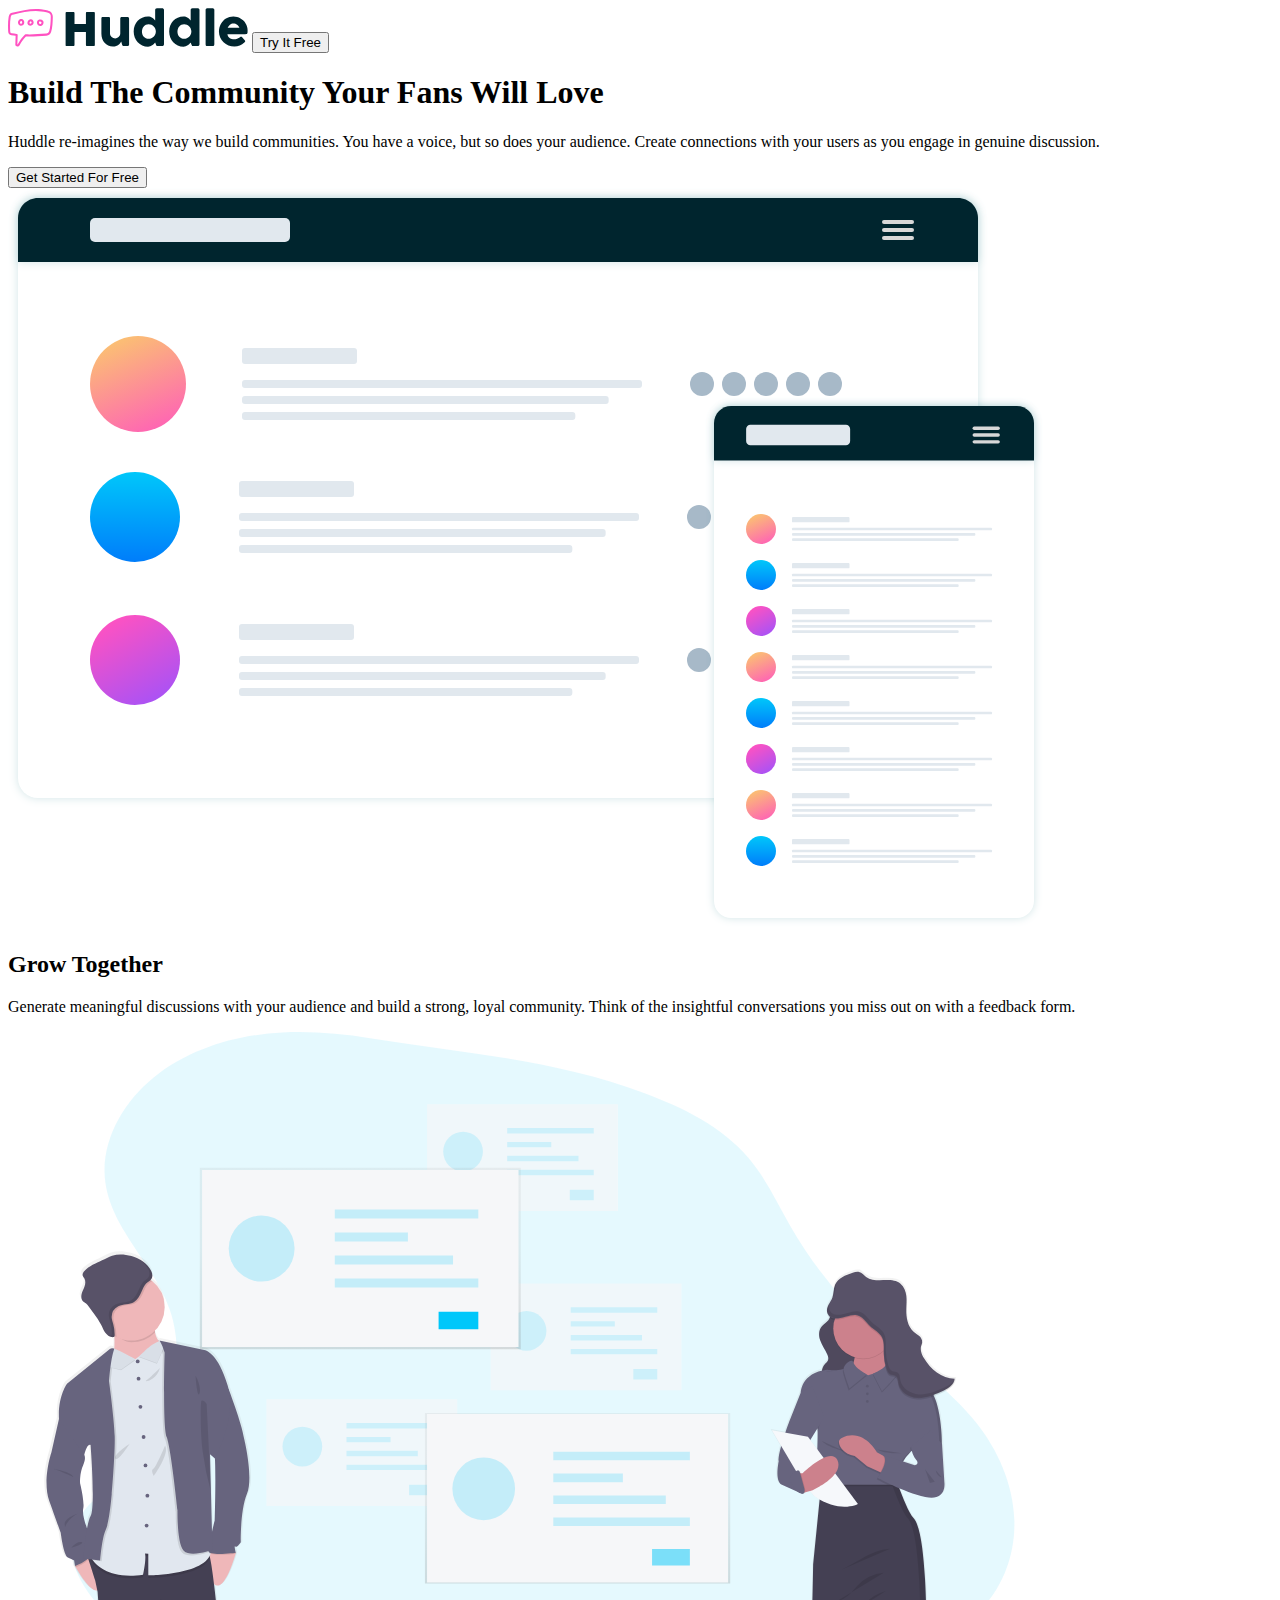
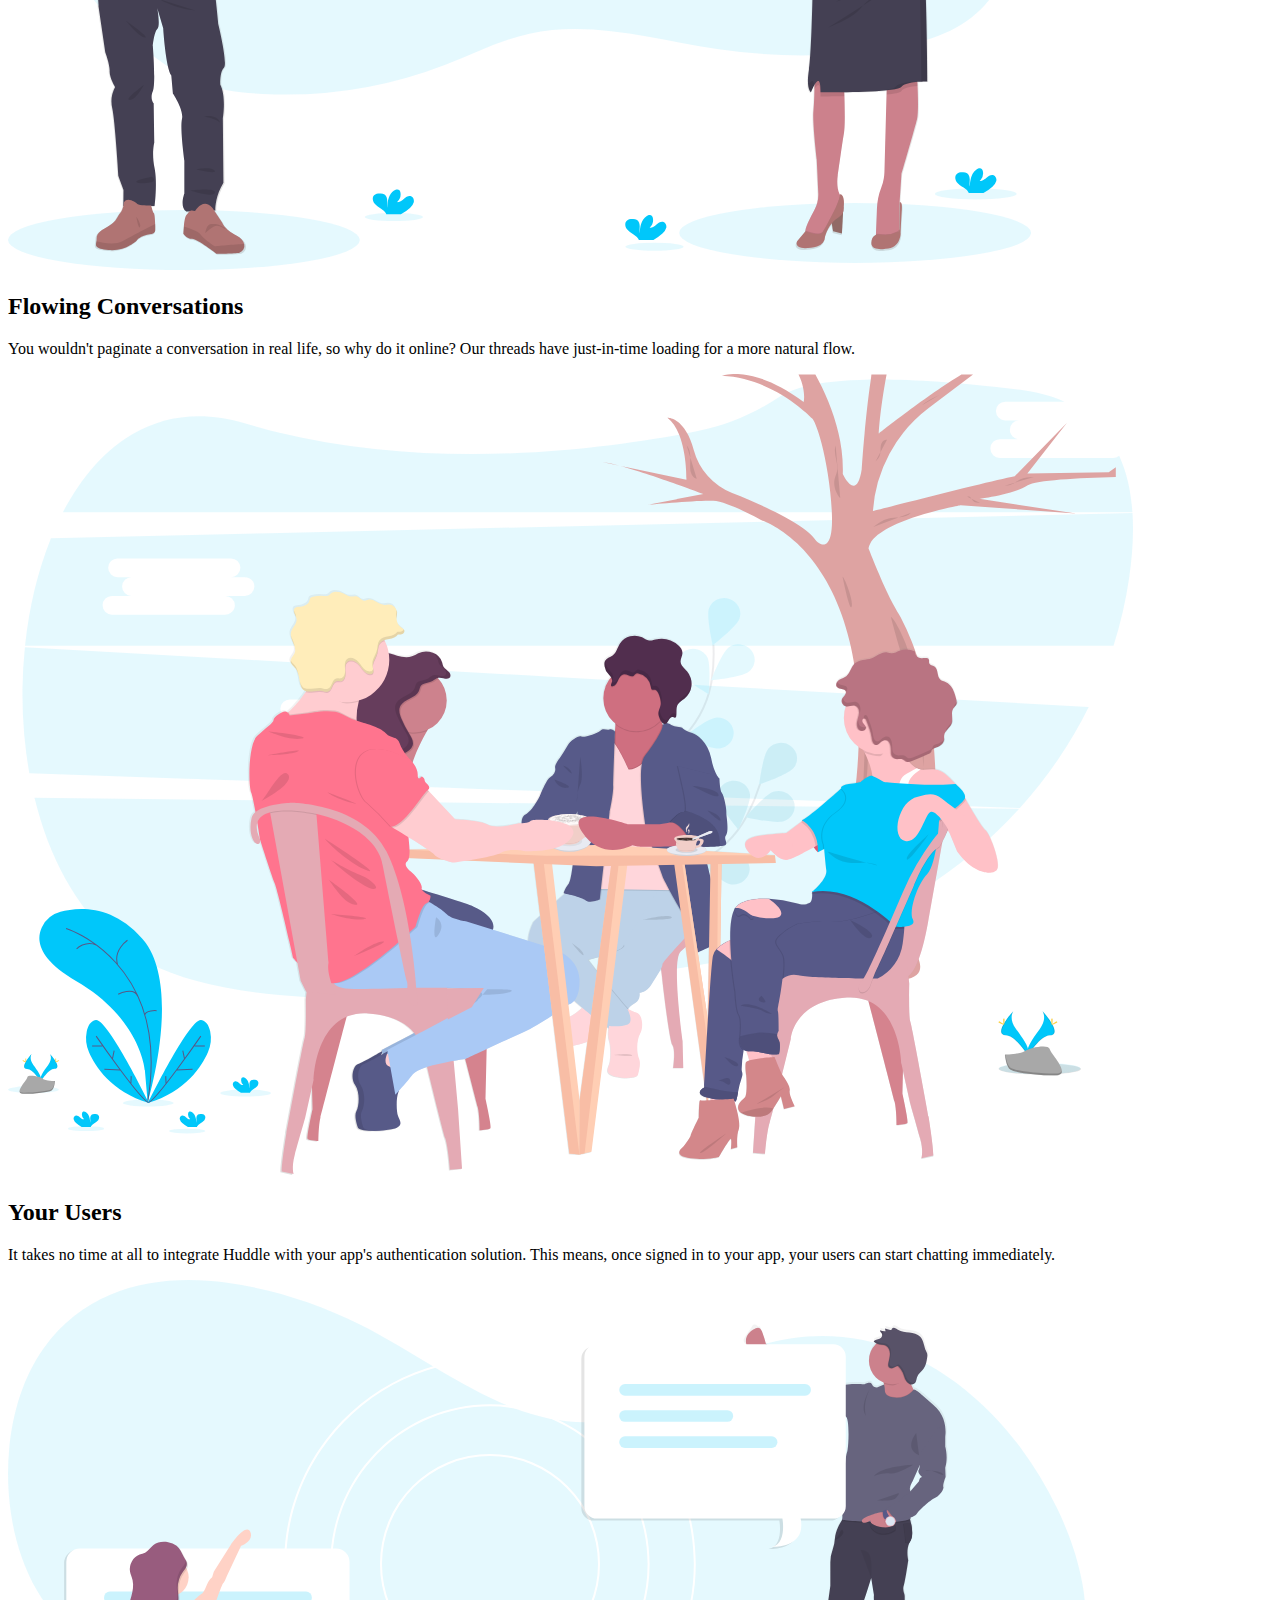
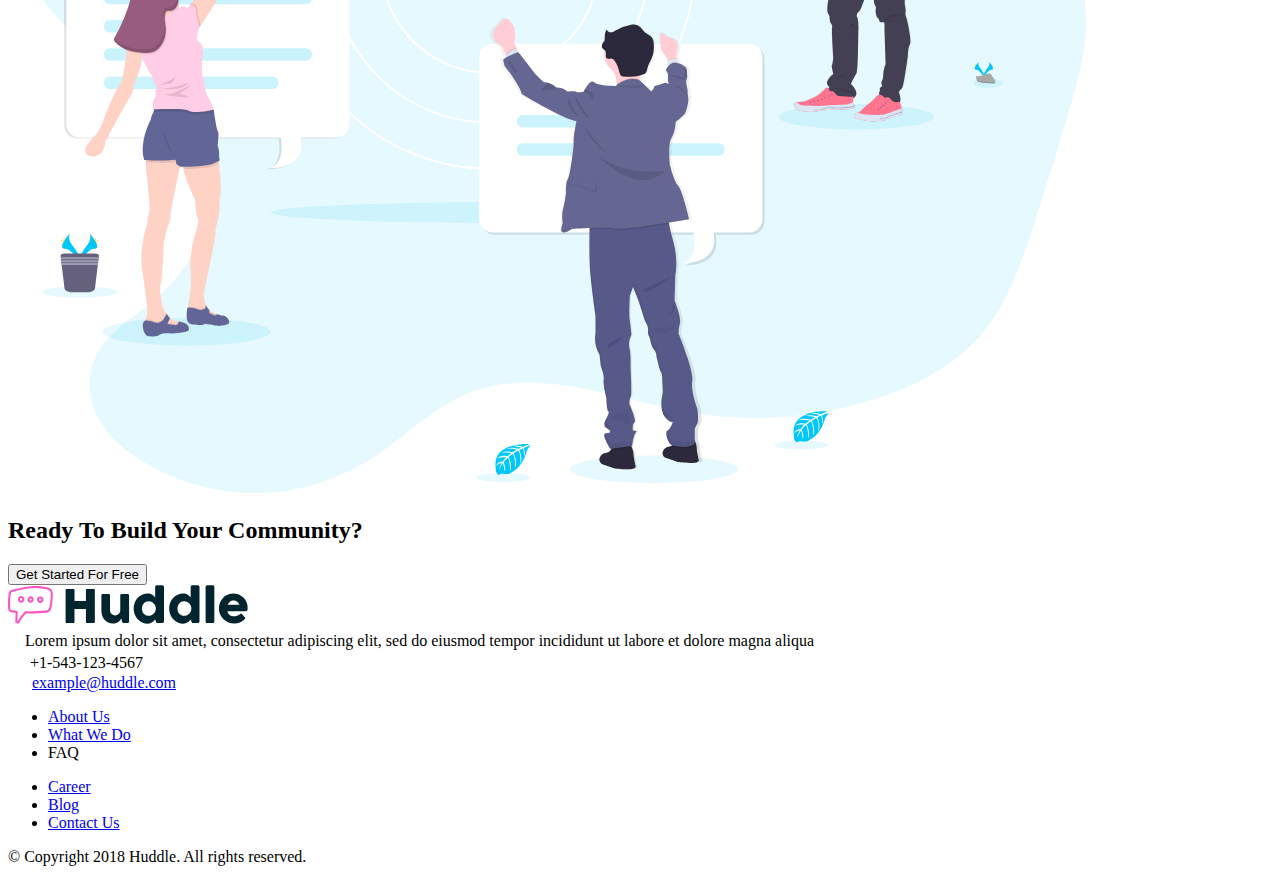
==== huddle-landing-page/index.html @ 28c2741e "added files & structured the html" ====
<!DOCTYPE html>
<html lang="en">
  <head>
    <meta charset="UTF-8" />
    <meta name="viewport" content="width=device-width, initial-scale=1.0" />
    <!-- displays site properly based on user's device -->
    <link rel="icon" type="image/png" sizes="32x32" href="./images/favicon-32x32.png" />
    <title>Frontend Mentor | Huddle landing page with alternating feature blocks</title>
    <link
      rel="stylesheet"
      href="https://cdnjs.cloudflare.com/ajax/libs/font-awesome/6.1.2/css/all.min.css"
      integrity="sha512-1sCRPdkRXhBV2PBLUdRb4tMg1w2YPf37qatUFeS7zlBy7jJI8Lf4VHwWfZZfpXtYSLy85pkm9GaYVYMfw5BC1A=="
      crossorigin="anonymous"
      referrerpolicy="no-referrer"
    />
    <link rel="stylesheet" href="style.css" />
  </head>
  <body>
    <header class="light-bg">
      <div class="container">
        <div class="logo">
          <img src="./images/logo.svg" alt="" />
          <button class="btn">Try It Free</button>
        </div>
        <div class="showcase grid">
          <div>
            <h1>Build The Community Your Fans Will Love</h1>
            <p>
              Huddle re-imagines the way we build communities. You have a voice, but so does your audience. Create connections with
              your users as you engage in genuine discussion.
            </p>
            <button class="btn btn-primary">Get Started For Free</button>
          </div>

          <img src="./images/illustration-mockups.svg" alt="" />
        </div>
      </div>
    </header>

    <main>
      <div class="container">
        <div class="feature flex">
          <div>
            <h2>Grow Together</h2>
            <p>
              Generate meaningful discussions with your audience and build a strong, loyal community. Think of the insightful
              conversations you miss out on with a feedback form.
            </p>
          </div>
          <img src="./images/illustration-grow-together.svg" alt="" />
        </div>
        <div class="feature flex">
          <div>
            <h2>Flowing Conversations</h2>
            <p>
              You wouldn't paginate a conversation in real life, so why do it online? Our threads have just-in-time loading for a more
              natural flow.
            </p>
          </div>
          <img src="./images/illustration-flowing-conversation.svg" alt="" />
        </div>
        <div class="feature flex">
          <div>
            <h2>Your Users</h2>
            <p>
              It takes no time at all to integrate Huddle with your app's authentication solution. This means, once signed in to your
              app, your users can start chatting immediately.
            </p>
          </div>
          <img src="./images/illustration-your-users.svg" alt="" />
        </div>
      </div>
    </main>

    <section class="suggestion">
      <h2>Ready To Build Your Community?</h2>
      <button class="btn btn-primary">Get Started For Free</button>
    </section>

    <footer>
      <div class="container grid">
        <div>
          <img src="./images/logo.svg" alt="" />
          <div>
            <img src="./images/icon-location.svg" alt="" />
            <span>
              Lorem ipsum dolor sit amet, consectetur adipiscing elit, sed do eiusmod tempor incididunt ut labore et dolore magna
              aliqua
            </span>
          </div>
          <div>
            <img src="./images/icon-phone.svg" alt="" />
            <span> +1-543-123-4567 </span>
          </div>
          <div>
            <img src="./images/icon-email.svg" alt="" />
            <span>
              <a href="example@huddle.com"> example@huddle.com </a>
            </span>
          </div>
        </div>

        <div>
          <ul class="links">
            <li><a href="#">About Us</a></li>
            <li><a href="#">What We Do</a></li>
            <li><a href="#"></a>FAQ</li>
          </ul>
        </div>

        <div>
          <ul class="links">
            <li><a href="#">Career</a></li>
            <li><a href="#">Blog</a></li>
            <li><a href="#">Contact Us</a></li>
          </ul>
        </div>

        <div>
          <i class="fa-brands fa-facebook"></i>
          <i class="fa-brands fa-twitter"></i>
          <i class="fa-brands fa-instagram"></i>
        </div>

        <div>
          <p>&copy; Copyright 2018 Huddle. All rights reserved.</p>
        </div>
      </div>
    </footer>

  </body>
</html>
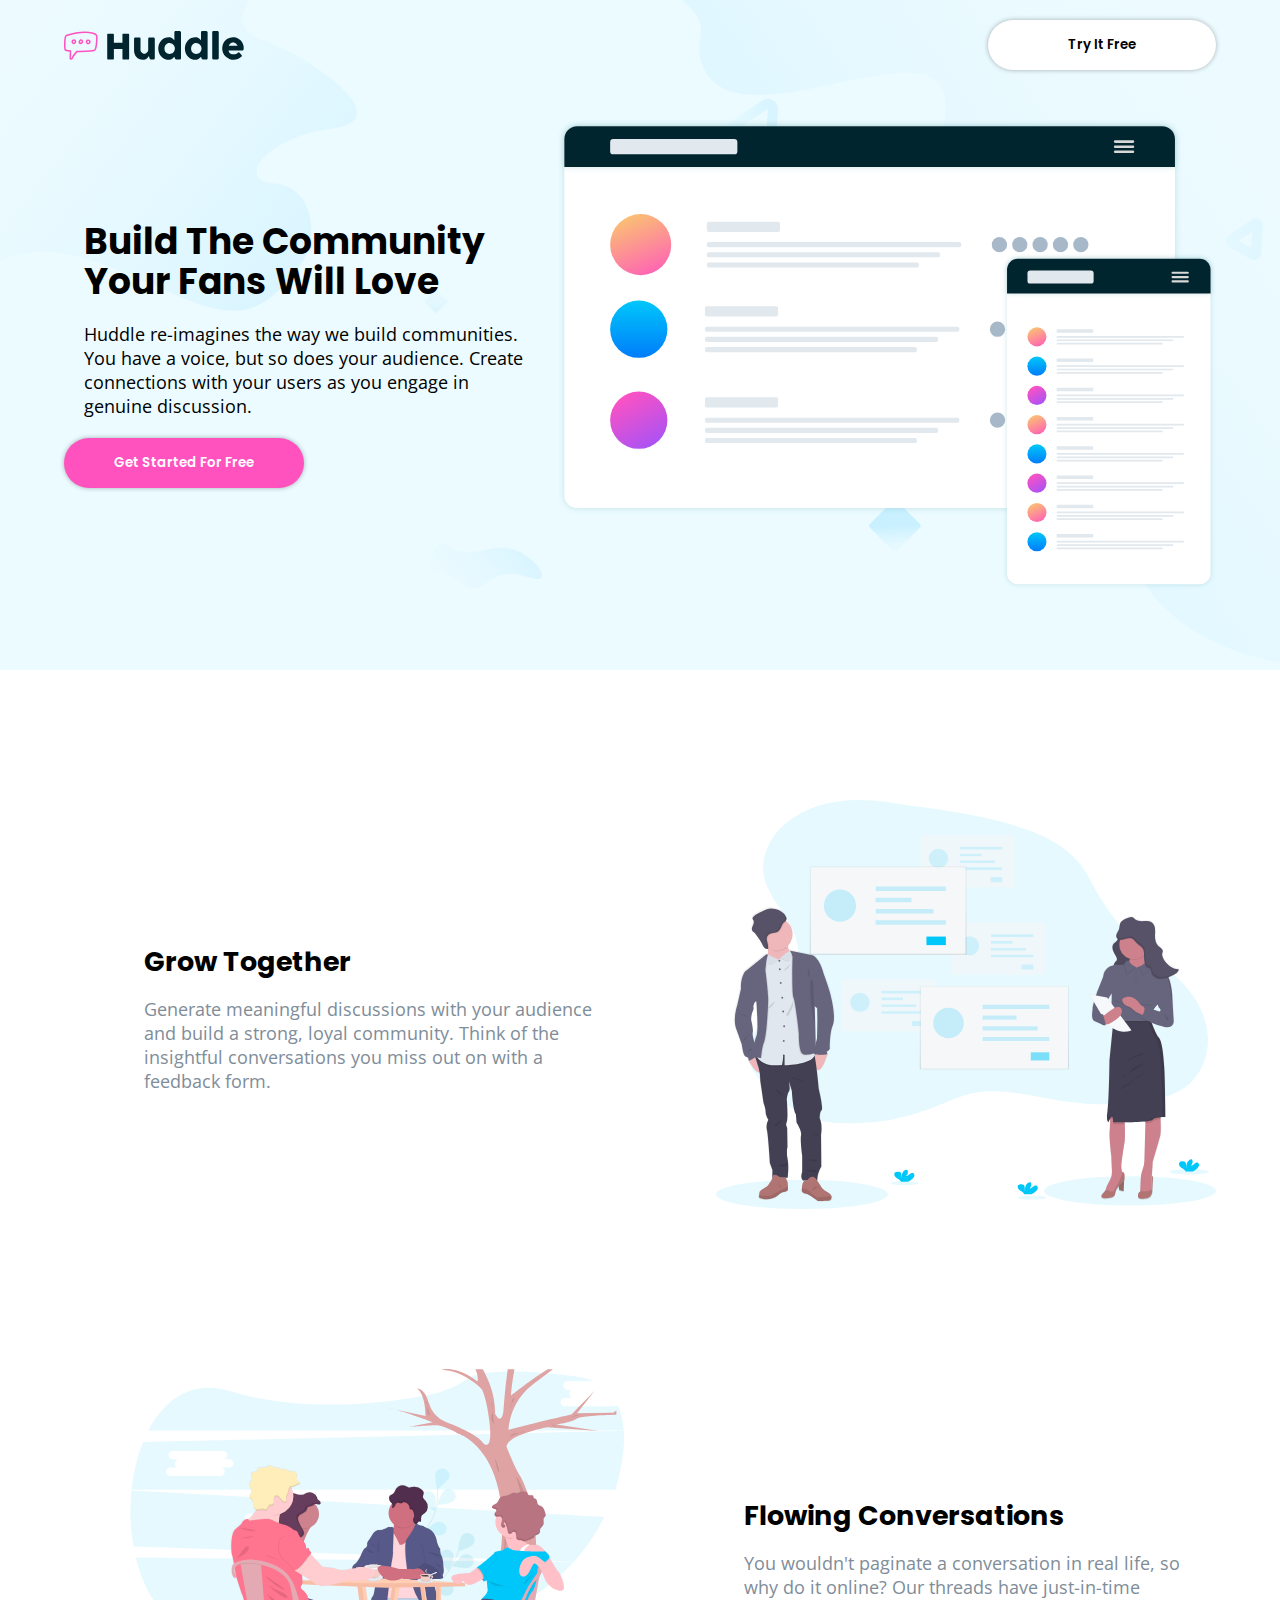
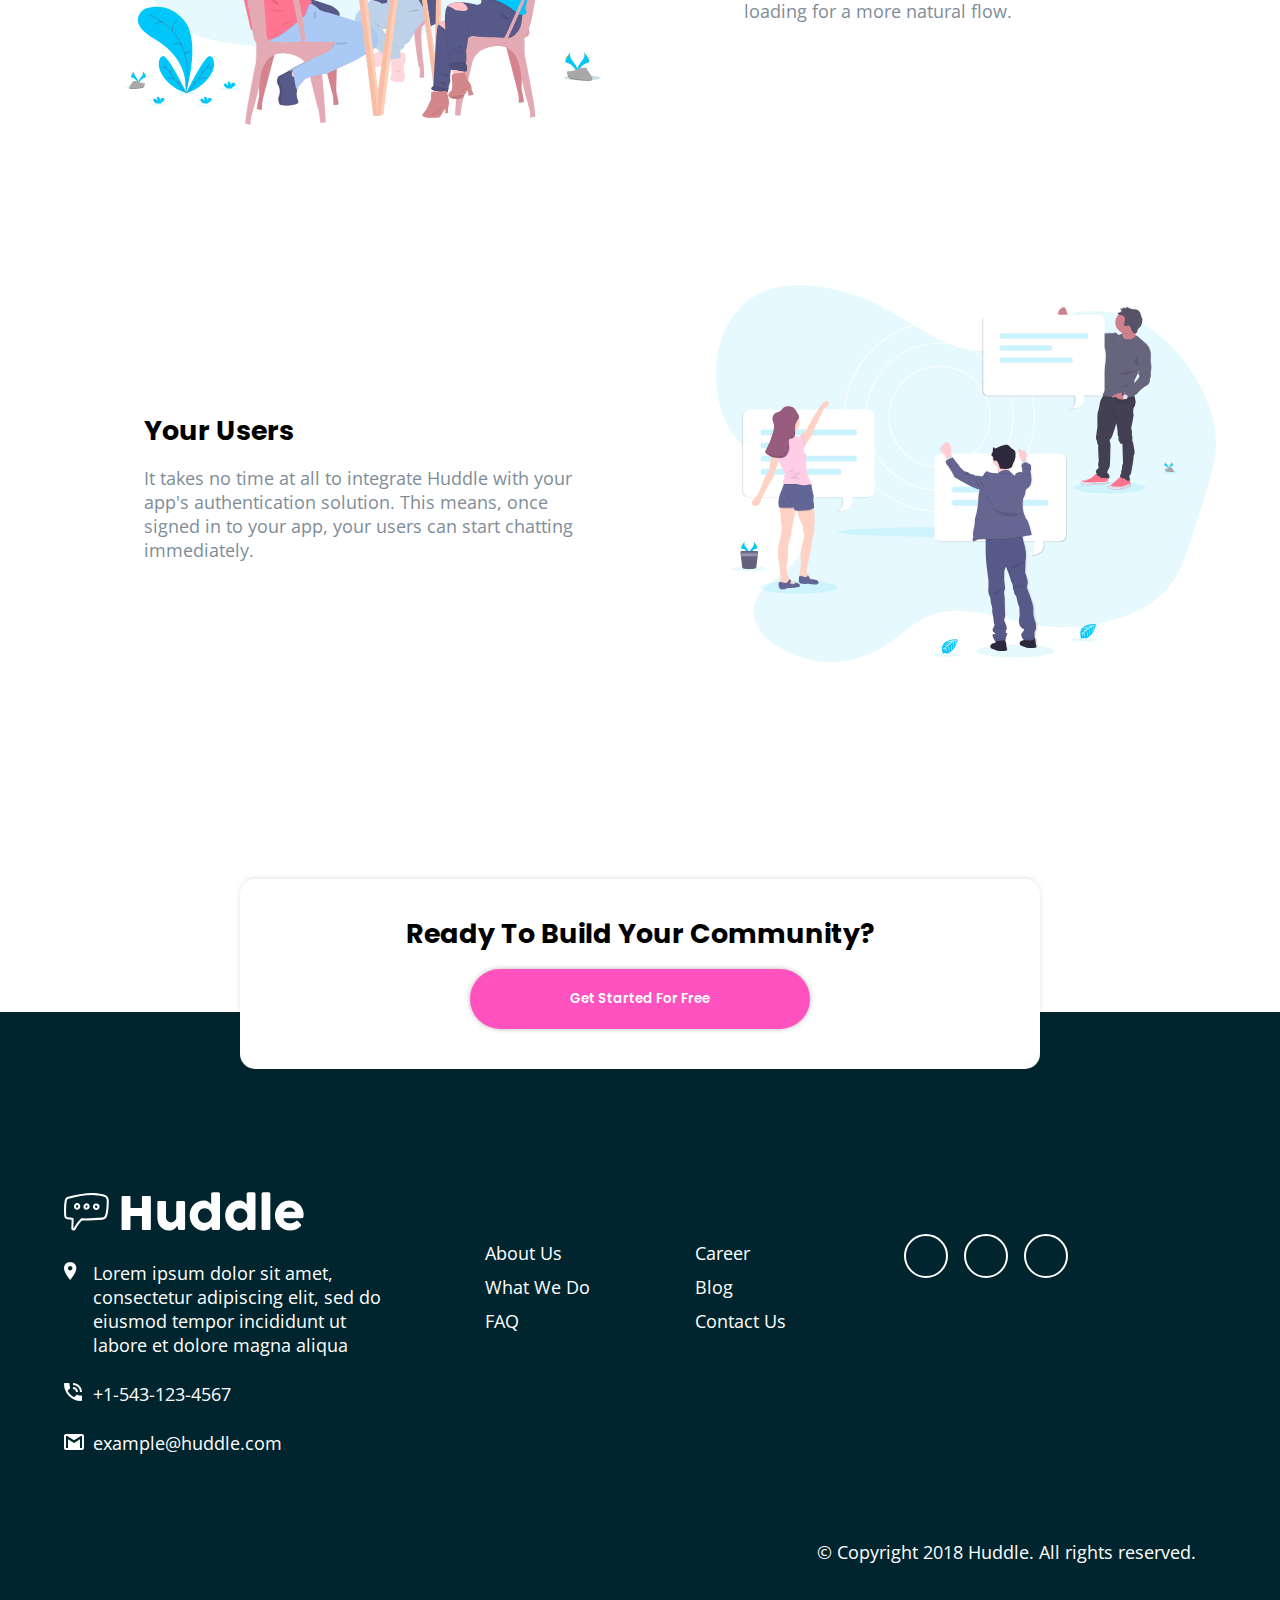
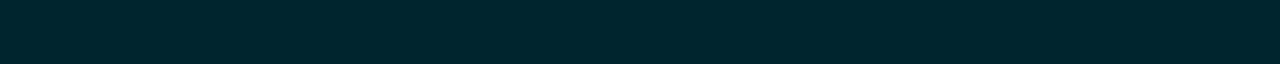
==== commit 521ed882: "finished responsive website" ====
--- a/huddle-landing-page/index.html
+++ b/huddle-landing-page/index.html
@@ -3,9 +3,9 @@
   <head>
     <meta charset="UTF-8" />
     <meta name="viewport" content="width=device-width, initial-scale=1.0" />
-    <!-- displays site properly based on user's device -->
     <link rel="icon" type="image/png" sizes="32x32" href="./images/favicon-32x32.png" />
     <title>Frontend Mentor | Huddle landing page with alternating feature blocks</title>
+    <!--FONTAWESOME-->
     <link
       rel="stylesheet"
       href="https://cdnjs.cloudflare.com/ajax/libs/font-awesome/6.1.2/css/all.min.css"
@@ -13,16 +13,36 @@
       crossorigin="anonymous"
       referrerpolicy="no-referrer"
     />
+    <!--GOOGLE FONTS-->
+    <link rel="preconnect" href="https://fonts.googleapis.com" />
+    <link rel="preconnect" href="https://fonts.gstatic.com" crossorigin />
+    <link
+      href="https://fonts.googleapis.com/css2?family=Open+Sans:wght@400;700&family=Poppins:wght@600&display=swap"
+      rel="stylesheet"
+    />
+    <!--MY STYLES-->
     <link rel="stylesheet" href="style.css" />
   </head>
+
   <body>
     <header class="light-bg">
       <div class="container">
         <div class="logo">
-          <img src="./images/logo.svg" alt="" />
+          <svg width="240" height="39" viewBox="0 0 240 39" xmlns="http://www.w3.org/2000/svg">
+            <g fill-rule="nonzero" fill="none">
+              <path
+                d="M27.967.879C20.242.875 12.182 2.615 4.047 4.872c-1.033.208-2.041.884-2.574 1.72C.983 7.38.805 8.171.652 9c-.79 4.428-.694 8.776-.53 13.594.036 1.103.2 2.41.715 3.205.538.803 1.46 1.313 2.561 1.48a95.99 95.99 0 0 0 4.232.525l-.312 8.698c-.048.692.29 1.267.71 1.598.376.286.795.413 1.225.445.86.065 1.869-.303 2.37-1.257 2.195-4.224 3.572-6.089 6.317-8.895 7.158.176 13.407-.222 20.482-.745 2.501-.065 4.218-2.11 4.672-3.743 1.357-4.232 1.568-9.456 1.712-14.737.061-2.093-.665-4.148-1.95-5.234-1.222-.991-2.702-1.35-4.058-1.718C35.031 1.363 31.263.905 27.967.879zm10.29 3.31c1.358.369 2.555.724 3.31 1.337 1.26 1.339 1.218 2.23 1.2 3.675-.142 5.122-.388 10.093-1.544 13.86-.498 1.405-1.366 2.405-3.006 2.556-7.208.533-13.462.945-20.707.739a1.032 1.032 0 0 0-.763.302c-3.044 3.074-4.601 5.21-6.921 9.676-.054.102-.171.164-.315.175-.097-.005-.136-.08-.142-.148l.314-9.432c.019-.509-.401-.995-.907-1.05a95.48 95.48 0 0 1-5.06-.62c-.726-.111-.994-.31-1.193-.606-.346-.825-.338-1.335-.365-2.128-.162-4.775-.242-8.948.491-13.1.068-.614.298-1.242.542-1.767.404-.632 1.023-.725 1.644-.897 7.956-2.197 15.74-3.84 23.068-3.845 3.592.13 7.364.49 10.354 1.273zm-27.479 8.09c-1.096 1.313-.987 3.096-.14 4.29.442.625 1.132 1.128 1.972 1.242 1.091.09 1.783-.352 2.53-.86 1.353-1.176 1.49-3.228.461-4.71-.524-.755-1.362-1.208-2.218-1.24-1.172.012-1.968.535-2.605 1.277zm11.856-1.072c-1.092.035-1.975.791-2.514 1.607-.617.933-.977 2.101-.478 3.246.96 2.203 4.277 2.176 5.6-.063.61-1.032.454-2.205 0-3.056-.452-.85-1.136-1.543-2.131-1.702a2.494 2.494 0 0 0-.477-.032zm9.625.207c-.34-.008-.69.024-1.018.111-1.312.35-2.429 1.704-2.26 3.437.086.872.487 1.722 1.21 2.308.723.585 1.773.847 2.88.62 1.272-.26 2.06-1.285 2.323-2.275.263-.99.197-1.999-.414-2.817a3.47 3.47 0 0 0-2.72-1.384zm-18.965 1.623c.245.002.438.08.637.366.445.642.321 1.615-.128 2.005-.447.39-.726.424-.922.398-.196-.027-.395-.162-.573-.414-.34-.48-.44-1.256.007-1.81.238-.316.675-.513.98-.545zm9.483.223c.038.006.464.253.668.636.204.383.242.739.048 1.066-.577.976-1.804.712-1.99.287-.07-.162-.017-.813.32-1.32.335-.509.757-.7.954-.67zm10.564.748c.062.083.213.64.096 1.082-.118.442-.31.715-.78.811-.602.124-.94 0-1.193-.207-.254-.205-.425-.552-.462-.923-.09-.92.24-1.133.764-1.273.61-.15 1.3.112 1.575.51z"
+                fill="#FF52C1"
+              />
+              <path
+                d="M57.61 4.996c.016-.26.111-.494.287-.701a.875.875 0 0 1 .701-.31h6.826c.23 0 .467.096.712.287a.883.883 0 0 1 .368.724v10.893h11.421V4.996c0-.276.096-.513.287-.712.192-.2.44-.3.747-.3h6.734c.306 0 .574.077.804.23.23.154.345.399.345.736V37.1c0 .337-.1.59-.3.758-.198.169-.459.253-.78.253h-6.803c-.306 0-.555-.084-.747-.253-.191-.168-.287-.42-.287-.758V24.047H66.504V37.1c0 .322-.104.57-.31.747-.207.176-.487.264-.84.264h-6.756c-.643 0-.972-.299-.988-.896V4.996zm62.875 32.725c-.199.168-.41.275-.632.321a3.123 3.123 0 0 1-.631.07h-3.47c-.276 0-.514-.05-.713-.15-.2-.1-.368-.234-.506-.402a2.384 2.384 0 0 1-.344-.575 4.884 4.884 0 0 1-.23-.666l-.712-2.942c-.23.475-.563 1.015-1 1.62a8.495 8.495 0 0 1-1.666 1.7c-.674.53-1.479.974-2.413 1.334-.935.36-2.007.54-3.218.54-1.746 0-3.332-.337-4.757-1.011a10.904 10.904 0 0 1-3.642-2.758c-1.003-1.164-1.781-2.524-2.332-4.08-.552-1.554-.828-3.213-.828-4.974V10.695c0-.582.127-1.022.38-1.321.252-.299.654-.448 1.206-.448h5.308c.66 0 1.111.11 1.356.333.245.222.368.655.368 1.298v14.96c0 .66.15 1.284.448 1.874.299.59.693 1.11 1.184 1.562.49.452 1.045.809 1.666 1.069.62.26 1.252.39 1.896.39.551 0 1.122-.13 1.712-.39a6.361 6.361 0 0 0 1.631-1.046c.498-.436.908-.95 1.23-1.54.322-.59.482-1.214.482-1.872V10.626c0-.26.05-.52.15-.781.1-.26.249-.46.448-.598.199-.122.387-.206.563-.252.176-.046.38-.07.609-.07h5.194c.658 0 1.133.162 1.424.483.291.322.437.751.437 1.287v25.716c0 .29-.065.559-.195.804s-.31.437-.54.574l.137-.068zm26.681-3.172c-.414.414-.87.858-1.367 1.333-.498.475-1.046.92-1.643 1.333a9.3 9.3 0 0 1-1.93 1.023 6.097 6.097 0 0 1-2.23.402c-2.083 0-4.002-.39-5.757-1.172a13.777 13.777 0 0 1-4.527-3.206c-1.264-1.356-2.252-2.953-2.964-4.792-.713-1.838-1.069-3.814-1.069-5.929 0-2.13.356-4.11 1.069-5.94.712-1.83 1.7-3.424 2.964-4.78a13.635 13.635 0 0 1 4.527-3.194c1.755-.774 3.674-1.161 5.757-1.161.843 0 1.613.123 2.31.368a8.51 8.51 0 0 1 1.907.942c.575.383 1.103.816 1.586 1.298.482.483.938.954 1.367 1.414V1.985c0-.49.15-.903.448-1.24.299-.338.747-.506 1.345-.506h5.17c.2 0 .41.042.632.126.222.085.425.203.61.357.183.153.332.337.447.551.115.215.173.452.173.712v34.357c0 1.18-.62 1.77-1.862 1.77h-4.504c-.306 0-.544-.04-.712-.116a1.13 1.13 0 0 1-.426-.333 2.319 2.319 0 0 1-.31-.551 17.13 17.13 0 0 0-.344-.77l-.667-1.793zm-13.214-11.008a8.39 8.39 0 0 0 .471 2.839c.314.88.762 1.643 1.345 2.286a6.384 6.384 0 0 0 2.102 1.528c.82.376 1.728.563 2.724.563.98 0 1.903-.176 2.769-.528a7.058 7.058 0 0 0 2.263-1.46 7.256 7.256 0 0 0 1.552-2.194c.39-.843.609-1.747.655-2.712v-.322a7.26 7.26 0 0 0-.552-2.803 7.427 7.427 0 0 0-1.528-2.344 7.242 7.242 0 0 0-2.298-1.597 6.977 6.977 0 0 0-2.861-.586c-.996 0-1.904.195-2.724.586-.82.39-1.52.923-2.102 1.597a7.236 7.236 0 0 0-1.345 2.344 8.35 8.35 0 0 0-.47 2.803zm48.72 11.008c-.414.414-.87.858-1.368 1.333-.498.475-1.046.92-1.643 1.333a9.3 9.3 0 0 1-1.93 1.023 6.097 6.097 0 0 1-2.23.402c-2.083 0-4.002-.39-5.756-1.172a13.777 13.777 0 0 1-4.528-3.206c-1.263-1.356-2.252-2.953-2.964-4.792-.712-1.838-1.069-3.814-1.069-5.929 0-2.13.357-4.11 1.069-5.94s1.7-3.424 2.964-4.78a13.635 13.635 0 0 1 4.528-3.194c1.754-.774 3.673-1.161 5.756-1.161.843 0 1.613.123 2.31.368a8.51 8.51 0 0 1 1.907.942c.575.383 1.103.816 1.586 1.298.483.483.938.954 1.367 1.414V1.985c0-.49.15-.903.448-1.24.3-.338.747-.506 1.345-.506h5.17c.2 0 .41.042.632.126.223.085.426.203.61.357.183.153.333.337.448.551.114.215.172.452.172.712v34.357c0 1.18-.62 1.77-1.862 1.77h-4.504c-.306 0-.544-.04-.712-.116a1.13 1.13 0 0 1-.425-.333 2.319 2.319 0 0 1-.31-.551 17.13 17.13 0 0 0-.345-.77l-.667-1.793zm-13.215-11.008a8.39 8.39 0 0 0 .471 2.839c.315.88.763 1.643 1.345 2.286a6.384 6.384 0 0 0 2.103 1.528c.82.376 1.727.563 2.723.563.98 0 1.903-.176 2.769-.528a7.058 7.058 0 0 0 2.264-1.46 7.256 7.256 0 0 0 1.55-2.194c.391-.843.61-1.747.656-2.712v-.322a7.26 7.26 0 0 0-.552-2.803 7.427 7.427 0 0 0-1.528-2.344 7.242 7.242 0 0 0-2.298-1.597 6.977 6.977 0 0 0-2.861-.586c-.996 0-1.904.195-2.723.586-.82.39-1.521.923-2.103 1.597a7.236 7.236 0 0 0-1.345 2.344 8.35 8.35 0 0 0-.47 2.803zM197.61 2.008c0-.49.122-.903.367-1.24.246-.338.667-.506 1.264-.506h5.63c.154 0 .315.042.483.126a1.7 1.7 0 0 1 .471.357c.146.153.268.337.368.551.1.215.15.452.15.712v34.334c0 .582-.165 1.022-.495 1.321-.329.299-.754.448-1.275.448h-5.332c-.597 0-1.018-.15-1.264-.448-.245-.299-.367-.74-.367-1.321V2.008zm38.7 32.61a15.31 15.31 0 0 1-4.55 2.907 13.87 13.87 0 0 1-5.355 1.046c-2.1 0-4.083-.383-5.952-1.15a15.494 15.494 0 0 1-4.918-3.182 15.273 15.273 0 0 1-3.355-4.792c-.828-1.838-1.241-3.837-1.241-5.998 0-1.348.164-2.654.494-3.918a15.45 15.45 0 0 1 1.402-3.55 15.055 15.055 0 0 1 2.206-3.045 13.957 13.957 0 0 1 2.907-2.379 14.327 14.327 0 0 1 3.493-1.54 14.084 14.084 0 0 1 3.975-.551c1.272 0 2.505.169 3.7.506 1.195.337 2.318.812 3.367 1.424 1.05.613 2.01 1.349 2.884 2.207a14.896 14.896 0 0 1 2.252 2.815 13.58 13.58 0 0 1 1.46 3.263c.344 1.157.517 2.348.517 3.573 0 .797-.012 1.448-.035 1.954-.023.505-.142.908-.356 1.206-.215.3-.57.506-1.069.62-.498.116-1.23.173-2.194.173h-16.546c.153.98.463 1.8.93 2.46a5.842 5.842 0 0 0 1.62 1.573c.613.391 1.264.67 1.954.84a8.24 8.24 0 0 0 1.953.252c.552 0 1.118-.058 1.7-.172a12.179 12.179 0 0 0 1.69-.46 9.557 9.557 0 0 0 1.493-.667c.452-.252.816-.517 1.092-.792.245-.2.456-.349.632-.449.176-.1.364-.149.563-.149.2 0 .402.07.61.207a4.8 4.8 0 0 1 .7.597l2.436 2.758c.168.2.276.38.322.54.046.161.069.326.069.494 0 .307-.085.571-.253.793a2.89 2.89 0 0 1-.598.586zm-11.054-19.143c-.598 0-1.176.119-1.735.356a6.547 6.547 0 0 0-1.575.954c-.49.398-.93.85-1.321 1.356a8.315 8.315 0 0 0-.954 1.54h11.743a13.536 13.536 0 0 0-1.045-1.655 7.081 7.081 0 0 0-1.287-1.333 5.558 5.558 0 0 0-1.655-.896c-.62-.215-1.344-.322-2.171-.322z"
+                fill="#00252E"
+              />
+            </g>
+          </svg>
           <button class="btn">Try It Free</button>
         </div>
-        <div class="showcase grid">
+        <div class="showcase">
           <div>
             <h1>Build The Community Your Fans Will Love</h1>
             <p>
@@ -32,7 +52,199 @@
             <button class="btn btn-primary">Get Started For Free</button>
           </div>
 
-          <img src="./images/illustration-mockups.svg" alt="" />
+          <svg
+            width="1035"
+            height="739"
+            viewBox="0 0 1035 739"
+            xmlns="http://www.w3.org/2000/svg"
+            xmlns:xlink="http://www.w3.org/1999/xlink"
+          >
+            <defs>
+              <rect id="b" width="960" height="600" rx="20" />
+              <filter x="-1.6%" y="-2.5%" width="103.1%" height="105%" filterUnits="objectBoundingBox" id="a">
+                <feOffset in="SourceAlpha" result="shadowOffsetOuter1" />
+                <feGaussianBlur stdDeviation="5" in="shadowOffsetOuter1" result="shadowBlurOuter1" />
+                <feColorMatrix values="0 0 0 0 0 0 0 0 0 0.145098039 0 0 0 0 0.180392157 0 0 0 0.181838768 0" in="shadowBlurOuter1" />
+              </filter>
+              <path d="M20 0h920c11.046 0 20 8.954 20 20v44H0V20C0 8.954 8.954 0 20 0z" id="d" />
+              <filter x="-1.6%" y="-23.4%" width="103.1%" height="146.9%" filterUnits="objectBoundingBox" id="c">
+                <feOffset in="SourceAlpha" result="shadowOffsetOuter1" />
+                <feGaussianBlur stdDeviation="5" in="shadowOffsetOuter1" result="shadowBlurOuter1" />
+                <feColorMatrix values="0 0 0 0 0 0 0 0 0 0.145098039 0 0 0 0 0.180392157 0 0 0 0.181838768 0" in="shadowBlurOuter1" />
+              </filter>
+              <linearGradient x1="14.811%" y1="-22.362%" x2="75.996%" y2="119.406%" id="e">
+                <stop stop-color="#FAD961" offset="0%" />
+                <stop stop-color="#FF52C1" offset="100%" />
+              </linearGradient>
+              <linearGradient x1="50%" y1="0%" x2="50%" y2="100%" id="f">
+                <stop stop-color="#00C7FA" offset="0%" />
+                <stop stop-color="#007DFA" offset="100%" />
+              </linearGradient>
+              <linearGradient x1="28.973%" y1="0%" x2="90.2%" y2="111.244%" id="g">
+                <stop stop-color="#FF52C1" offset="0%" />
+                <stop stop-color="#9952FF" offset="100%" />
+              </linearGradient>
+              <rect id="i" width="320" height="512" rx="17.067" />
+              <filter x="-4.2%" y="-2.6%" width="108.4%" height="105.3%" filterUnits="objectBoundingBox" id="h">
+                <feOffset in="SourceAlpha" result="shadowOffsetOuter1" />
+                <feGaussianBlur stdDeviation="4.5" in="shadowOffsetOuter1" result="shadowBlurOuter1" />
+                <feColorMatrix values="0 0 0 0 0 0 0 0 0 0.145098039 0 0 0 0 0.180392157 0 0 0 0.181838768 0" in="shadowBlurOuter1" />
+              </filter>
+              <path d="M17.067 0h285.866C312.36 0 320 7.641 320 17.067v37.546H0V17.067C0 7.64 7.641 0 17.067 0z" id="k" />
+              <filter x="-4.2%" y="-24.7%" width="108.4%" height="149.4%" filterUnits="objectBoundingBox" id="j">
+                <feOffset in="SourceAlpha" result="shadowOffsetOuter1" />
+                <feGaussianBlur stdDeviation="4.5" in="shadowOffsetOuter1" result="shadowBlurOuter1" />
+                <feColorMatrix values="0 0 0 0 0 0 0 0 0 0.145098039 0 0 0 0 0.180392157 0 0 0 0.181838768 0" in="shadowBlurOuter1" />
+              </filter>
+            </defs>
+            <g fill="none" fill-rule="evenodd">
+              <g transform="translate(10 10)">
+                <use fill="#000" filter="url(#a)" xlink:href="#b" />
+                <use fill="#FFF" xlink:href="#b" />
+                <use fill="#000" filter="url(#c)" xlink:href="#d" />
+                <use fill="#00252E" xlink:href="#d" />
+                <rect fill="#E1E8EE" x="72" y="20" width="200" height="24" rx="5" />
+                <g transform="translate(864 22)" fill="#D8D8D8">
+                  <rect width="32" height="4" rx="2" />
+                  <rect y="8" width="32" height="4" rx="2" />
+                  <rect y="16" width="32" height="4" rx="2" />
+                </g>
+                <g transform="translate(72 138)">
+                  <circle fill="url(#e)" cx="48" cy="48" r="48" />
+                  <g transform="translate(152 12)" fill="#E1E8EE">
+                    <rect width="115" height="16" rx="3" />
+                    <rect y="32" width="400" height="8" rx="3" />
+                    <rect y="48" width="366.667" height="8" rx="3" />
+                    <rect y="64" width="333.333" height="8" rx="3" />
+                  </g>
+                  <g transform="translate(600 36)" fill="#A7B9C8">
+                    <circle cx="12" cy="12" r="12" />
+                    <circle cx="76" cy="12" r="12" />
+                    <circle cx="44" cy="12" r="12" />
+                    <circle cx="108" cy="12" r="12" />
+                    <circle cx="140" cy="12" r="12" />
+                  </g>
+                </g>
+                <g transform="translate(72 274)">
+                  <circle fill="url(#f)" cx="45" cy="45" r="45" />
+                  <g transform="translate(149 9)" fill="#E1E8EE">
+                    <rect width="115" height="16" rx="3" />
+                    <rect y="32" width="400" height="8" rx="3" />
+                    <rect y="48" width="366.667" height="8" rx="3" />
+                    <rect y="64" width="333.333" height="8" rx="3" />
+                  </g>
+                  <g transform="translate(597 33)" fill="#A7B9C8">
+                    <circle cx="12" cy="12" r="12" />
+                    <circle cx="76" cy="12" r="12" />
+                    <circle cx="44" cy="12" r="12" />
+                  </g>
+                </g>
+                <g transform="translate(72 417)">
+                  <circle fill="url(#g)" cx="45" cy="45" r="45" />
+                  <g transform="translate(149 9)" fill="#E1E8EE">
+                    <rect width="115" height="16" rx="3" />
+                    <rect y="32" width="400" height="8" rx="3" />
+                    <rect y="48" width="366.667" height="8" rx="3" />
+                    <rect y="64" width="333.333" height="8" rx="3" />
+                  </g>
+                  <g transform="translate(597 33)" fill="#A7B9C8">
+                    <circle cx="12" cy="12" r="12" />
+                    <circle cx="76" cy="12" r="12" />
+                    <circle cx="44" cy="12" r="12" />
+                    <circle cx="108" cy="12" r="12" />
+                  </g>
+                </g>
+              </g>
+              <g transform="translate(706 218)">
+                <use fill="#000" filter="url(#h)" xlink:href="#i" />
+                <use fill="#FFF" xlink:href="#i" />
+              </g>
+              <g transform="translate(706 218)">
+                <use fill="#000" filter="url(#j)" xlink:href="#k" />
+                <use fill="#00252E" xlink:href="#k" />
+              </g>
+              <g transform="translate(738.133 236.773)">
+                <rect fill="#E1E8EE" width="104" height="20.48" rx="4.267" />
+                <g transform="translate(226.427 1.707)" fill="#D8D8D8">
+                  <rect width="27.307" height="3.413" rx="1.707" />
+                  <rect y="6.827" width="27.307" height="3.413" rx="1.707" />
+                  <rect y="13.653" width="27.307" height="3.413" rx="1.707" />
+                </g>
+              </g>
+              <g transform="translate(738 326)">
+                <circle fill="url(#e)" cx="15" cy="15" r="15" />
+                <g transform="translate(46 3)" fill="#E1E8EE">
+                  <rect width="57.5" height="5.333" rx=".92" />
+                  <rect y="10.667" width="200" height="2.667" rx=".92" />
+                  <rect y="16" width="183.333" height="2.667" rx=".92" />
+                  <rect y="21.333" width="166.667" height="2.667" rx=".92" />
+                </g>
+              </g>
+              <g transform="translate(738 464)">
+                <circle fill="url(#e)" cx="15" cy="15" r="15" />
+                <g transform="translate(46 3)" fill="#E1E8EE">
+                  <rect width="57.5" height="5.333" rx=".92" />
+                  <rect y="10.667" width="200" height="2.667" rx=".92" />
+                  <rect y="16" width="183.333" height="2.667" rx=".92" />
+                  <rect y="21.333" width="166.667" height="2.667" rx=".92" />
+                </g>
+              </g>
+              <g transform="translate(738 372)">
+                <g transform="translate(46 3)" fill="#E1E8EE">
+                  <rect width="57.5" height="5.333" rx=".92" />
+                  <rect y="10.667" width="200" height="2.667" rx=".92" />
+                  <rect y="16" width="183.333" height="2.667" rx=".92" />
+                  <rect y="21.333" width="166.667" height="2.667" rx=".92" />
+                </g>
+                <circle fill="url(#f)" cx="15" cy="15" r="15" />
+              </g>
+              <g transform="translate(738 510)">
+                <g transform="translate(46 3)" fill="#E1E8EE">
+                  <rect width="57.5" height="5.333" rx=".92" />
+                  <rect y="10.667" width="200" height="2.667" rx=".92" />
+                  <rect y="16" width="183.333" height="2.667" rx=".92" />
+                  <rect y="21.333" width="166.667" height="2.667" rx=".92" />
+                </g>
+                <circle fill="url(#f)" cx="15" cy="15" r="15" />
+              </g>
+              <g transform="translate(738 418)">
+                <g transform="translate(46 3)" fill="#E1E8EE">
+                  <rect width="57.5" height="5.333" rx=".92" />
+                  <rect y="10.667" width="200" height="2.667" rx=".92" />
+                  <rect y="16" width="183.333" height="2.667" rx=".92" />
+                  <rect y="21.333" width="166.667" height="2.667" rx=".92" />
+                </g>
+                <circle fill="url(#g)" cx="15" cy="15" r="15" />
+              </g>
+              <g transform="translate(738 556)">
+                <g transform="translate(46 3)" fill="#E1E8EE">
+                  <rect width="57.5" height="5.333" rx=".92" />
+                  <rect y="10.667" width="200" height="2.667" rx=".92" />
+                  <rect y="16" width="183.333" height="2.667" rx=".92" />
+                  <rect y="21.333" width="166.667" height="2.667" rx=".92" />
+                </g>
+                <circle fill="url(#g)" cx="15" cy="15" r="15" />
+              </g>
+              <g transform="translate(738 602)">
+                <circle fill="url(#e)" cx="15" cy="15" r="15" />
+                <g transform="translate(46 3)" fill="#E1E8EE">
+                  <rect width="57.5" height="5.333" rx=".92" />
+                  <rect y="10.667" width="200" height="2.667" rx=".92" />
+                  <rect y="16" width="183.333" height="2.667" rx=".92" />
+                  <rect y="21.333" width="166.667" height="2.667" rx=".92" />
+                </g>
+              </g>
+              <g transform="translate(738 648)">
+                <g transform="translate(46 3)" fill="#E1E8EE">
+                  <rect width="57.5" height="5.333" rx=".92" />
+                  <rect y="10.667" width="200" height="2.667" rx=".92" />
+                  <rect y="16" width="183.333" height="2.667" rx=".92" />
+                  <rect y="21.333" width="166.667" height="2.667" rx=".92" />
+                </g>
+                <circle fill="url(#f)" cx="15" cy="15" r="15" />
+              </g>
+            </g>
+          </svg>
         </div>
       </div>
     </header>
@@ -40,6 +252,7 @@
     <main>
       <div class="container">
         <div class="feature flex">
+          <img src="./images/illustration-grow-together.svg" alt="" />
           <div>
             <h2>Grow Together</h2>
             <p>
@@ -47,9 +260,9 @@
               conversations you miss out on with a feedback form.
             </p>
           </div>
-          <img src="./images/illustration-grow-together.svg" alt="" />
         </div>
         <div class="feature flex">
+          <img src="./images/illustration-flowing-conversation.svg" alt="" />
           <div>
             <h2>Flowing Conversations</h2>
             <p>
@@ -57,9 +270,9 @@
               natural flow.
             </p>
           </div>
-          <img src="./images/illustration-flowing-conversation.svg" alt="" />
         </div>
         <div class="feature flex">
+          <img src="./images/illustration-your-users.svg" alt="" />
           <div>
             <h2>Your Users</h2>
             <p>
@@ -67,66 +280,70 @@
               app, your users can start chatting immediately.
             </p>
           </div>
-          <img src="./images/illustration-your-users.svg" alt="" />
         </div>
       </div>
     </main>
 
     <section class="suggestion">
-      <h2>Ready To Build Your Community?</h2>
-      <button class="btn btn-primary">Get Started For Free</button>
+      <div class="container">
+        <h2>Ready To Build Your Community?</h2>
+        <button class="btn btn-primary">Get Started For Free</button>
+      </div>
     </section>
 
     <footer>
-      <div class="container grid">
-        <div>
-          <img src="./images/logo.svg" alt="" />
-          <div>
-            <img src="./images/icon-location.svg" alt="" />
-            <span>
-              Lorem ipsum dolor sit amet, consectetur adipiscing elit, sed do eiusmod tempor incididunt ut labore et dolore magna
-              aliqua
-            </span>
-          </div>
-          <div>
-            <img src="./images/icon-phone.svg" alt="" />
-            <span> +1-543-123-4567 </span>
-          </div>
-          <div>
-            <img src="./images/icon-email.svg" alt="" />
-            <span>
-              <a href="example@huddle.com"> example@huddle.com </a>
-            </span>
-          </div>
-        </div>
-
-        <div>
+      <div class="container">
+        <svg width="240" height="39" viewBox="0 0 240 39" xmlns="http://www.w3.org/2000/svg"> <g fill-rule="nonzero" fill="none"> <path d="M27.967.879C20.242.875 12.182 2.615 4.047 4.872c-1.033.208-2.041.884-2.574 1.72C.983 7.38.805 8.171.652 9c-.79 4.428-.694 8.776-.53 13.594.036 1.103.2 2.41.715 3.205.538.803 1.46 1.313 2.561 1.48a95.99 95.99 0 0 0 4.232.525l-.312 8.698c-.048.692.29 1.267.71 1.598.376.286.795.413 1.225.445.86.065 1.869-.303 2.37-1.257 2.195-4.224 3.572-6.089 6.317-8.895 7.158.176 13.407-.222 20.482-.745 2.501-.065 4.218-2.11 4.672-3.743 1.357-4.232 1.568-9.456 1.712-14.737.061-2.093-.665-4.148-1.95-5.234-1.222-.991-2.702-1.35-4.058-1.718C35.031 1.363 31.263.905 27.967.879zm10.29 3.31c1.358.369 2.555.724 3.31 1.337 1.26 1.339 1.218 2.23 1.2 3.675-.142 5.122-.388 10.093-1.544 13.86-.498 1.405-1.366 2.405-3.006 2.556-7.208.533-13.462.945-20.707.739a1.032 1.032 0 0 0-.763.302c-3.044 3.074-4.601 5.21-6.921 9.676-.054.102-.171.164-.315.175-.097-.005-.136-.08-.142-.148l.314-9.432c.019-.509-.401-.995-.907-1.05a95.48 95.48 0 0 1-5.06-.62c-.726-.111-.994-.31-1.193-.606-.346-.825-.338-1.335-.365-2.128-.162-4.775-.242-8.948.491-13.1.068-.614.298-1.242.542-1.767.404-.632 1.023-.725 1.644-.897 7.956-2.197 15.74-3.84 23.068-3.845 3.592.13 7.364.49 10.354 1.273zm-27.479 8.09c-1.096 1.313-.987 3.096-.14 4.29.442.625 1.132 1.128 1.972 1.242 1.091.09 1.783-.352 2.53-.86 1.353-1.176 1.49-3.228.461-4.71-.524-.755-1.362-1.208-2.218-1.24-1.172.012-1.968.535-2.605 1.277zm11.856-1.072c-1.092.035-1.975.791-2.514 1.607-.617.933-.977 2.101-.478 3.246.96 2.203 4.277 2.176 5.6-.063.61-1.032.454-2.205 0-3.056-.452-.85-1.136-1.543-2.131-1.702a2.494 2.494 0 0 0-.477-.032zm9.625.207c-.34-.008-.69.024-1.018.111-1.312.35-2.429 1.704-2.26 3.437.086.872.487 1.722 1.21 2.308.723.585 1.773.847 2.88.62 1.272-.26 2.06-1.285 2.323-2.275.263-.99.197-1.999-.414-2.817a3.47 3.47 0 0 0-2.72-1.384zm-18.965 1.623c.245.002.438.08.637.366.445.642.321 1.615-.128 2.005-.447.39-.726.424-.922.398-.196-.027-.395-.162-.573-.414-.34-.48-.44-1.256.007-1.81.238-.316.675-.513.98-.545zm9.483.223c.038.006.464.253.668.636.204.383.242.739.048 1.066-.577.976-1.804.712-1.99.287-.07-.162-.017-.813.32-1.32.335-.509.757-.7.954-.67zm10.564.748c.062.083.213.64.096 1.082-.118.442-.31.715-.78.811-.602.124-.94 0-1.193-.207-.254-.205-.425-.552-.462-.923-.09-.92.24-1.133.764-1.273.61-.15 1.3.112 1.575.51z" fill="#FFFFFF" ></path> <path d="M57.61 4.996c.016-.26.111-.494.287-.701a.875.875 0 0 1 .701-.31h6.826c.23 0 .467.096.712.287a.883.883 0 0 1 .368.724v10.893h11.421V4.996c0-.276.096-.513.287-.712.192-.2.44-.3.747-.3h6.734c.306 0 .574.077.804.23.23.154.345.399.345.736V37.1c0 .337-.1.59-.3.758-.198.169-.459.253-.78.253h-6.803c-.306 0-.555-.084-.747-.253-.191-.168-.287-.42-.287-.758V24.047H66.504V37.1c0 .322-.104.57-.31.747-.207.176-.487.264-.84.264h-6.756c-.643 0-.972-.299-.988-.896V4.996zm62.875 32.725c-.199.168-.41.275-.632.321a3.123 3.123 0 0 1-.631.07h-3.47c-.276 0-.514-.05-.713-.15-.2-.1-.368-.234-.506-.402a2.384 2.384 0 0 1-.344-.575 4.884 4.884 0 0 1-.23-.666l-.712-2.942c-.23.475-.563 1.015-1 1.62a8.495 8.495 0 0 1-1.666 1.7c-.674.53-1.479.974-2.413 1.334-.935.36-2.007.54-3.218.54-1.746 0-3.332-.337-4.757-1.011a10.904 10.904 0 0 1-3.642-2.758c-1.003-1.164-1.781-2.524-2.332-4.08-.552-1.554-.828-3.213-.828-4.974V10.695c0-.582.127-1.022.38-1.321.252-.299.654-.448 1.206-.448h5.308c.66 0 1.111.11 1.356.333.245.222.368.655.368 1.298v14.96c0 .66.15 1.284.448 1.874.299.59.693 1.11 1.184 1.562.49.452 1.045.809 1.666 1.069.62.26 1.252.39 1.896.39.551 0 1.122-.13 1.712-.39a6.361 6.361 0 0 0 1.631-1.046c.498-.436.908-.95 1.23-1.54.322-.59.482-1.214.482-1.872V10.626c0-.26.05-.52.15-.781.1-.26.249-.46.448-.598.199-.122.387-.206.563-.252.176-.046.38-.07.609-.07h5.194c.658 0 1.133.162 1.424.483.291.322.437.751.437 1.287v25.716c0 .29-.065.559-.195.804s-.31.437-.54.574l.137-.068zm26.681-3.172c-.414.414-.87.858-1.367 1.333-.498.475-1.046.92-1.643 1.333a9.3 9.3 0 0 1-1.93 1.023 6.097 6.097 0 0 1-2.23.402c-2.083 0-4.002-.39-5.757-1.172a13.777 13.777 0 0 1-4.527-3.206c-1.264-1.356-2.252-2.953-2.964-4.792-.713-1.838-1.069-3.814-1.069-5.929 0-2.13.356-4.11 1.069-5.94.712-1.83 1.7-3.424 2.964-4.78a13.635 13.635 0 0 1 4.527-3.194c1.755-.774 3.674-1.161 5.757-1.161.843 0 1.613.123 2.31.368a8.51 8.51 0 0 1 1.907.942c.575.383 1.103.816 1.586 1.298.482.483.938.954 1.367 1.414V1.985c0-.49.15-.903.448-1.24.299-.338.747-.506 1.345-.506h5.17c.2 0 .41.042.632.126.222.085.425.203.61.357.183.153.332.337.447.551.115.215.173.452.173.712v34.357c0 1.18-.62 1.77-1.862 1.77h-4.504c-.306 0-.544-.04-.712-.116a1.13 1.13 0 0 1-.426-.333 2.319 2.319 0 0 1-.31-.551 17.13 17.13 0 0 0-.344-.77l-.667-1.793zm-13.214-11.008a8.39 8.39 0 0 0 .471 2.839c.314.88.762 1.643 1.345 2.286a6.384 6.384 0 0 0 2.102 1.528c.82.376 1.728.563 2.724.563.98 0 1.903-.176 2.769-.528a7.058 7.058 0 0 0 2.263-1.46 7.256 7.256 0 0 0 1.552-2.194c.39-.843.609-1.747.655-2.712v-.322a7.26 7.26 0 0 0-.552-2.803 7.427 7.427 0 0 0-1.528-2.344 7.242 7.242 0 0 0-2.298-1.597 6.977 6.977 0 0 0-2.861-.586c-.996 0-1.904.195-2.724.586-.82.39-1.52.923-2.102 1.597a7.236 7.236 0 0 0-1.345 2.344 8.35 8.35 0 0 0-.47 2.803zm48.72 11.008c-.414.414-.87.858-1.368 1.333-.498.475-1.046.92-1.643 1.333a9.3 9.3 0 0 1-1.93 1.023 6.097 6.097 0 0 1-2.23.402c-2.083 0-4.002-.39-5.756-1.172a13.777 13.777 0 0 1-4.528-3.206c-1.263-1.356-2.252-2.953-2.964-4.792-.712-1.838-1.069-3.814-1.069-5.929 0-2.13.357-4.11 1.069-5.94s1.7-3.424 2.964-4.78a13.635 13.635 0 0 1 4.528-3.194c1.754-.774 3.673-1.161 5.756-1.161.843 0 1.613.123 2.31.368a8.51 8.51 0 0 1 1.907.942c.575.383 1.103.816 1.586 1.298.483.483.938.954 1.367 1.414V1.985c0-.49.15-.903.448-1.24.3-.338.747-.506 1.345-.506h5.17c.2 0 .41.042.632.126.223.085.426.203.61.357.183.153.333.337.448.551.114.215.172.452.172.712v34.357c0 1.18-.62 1.77-1.862 1.77h-4.504c-.306 0-.544-.04-.712-.116a1.13 1.13 0 0 1-.425-.333 2.319 2.319 0 0 1-.31-.551 17.13 17.13 0 0 0-.345-.77l-.667-1.793zm-13.215-11.008a8.39 8.39 0 0 0 .471 2.839c.315.88.763 1.643 1.345 2.286a6.384 6.384 0 0 0 2.103 1.528c.82.376 1.727.563 2.723.563.98 0 1.903-.176 2.769-.528a7.058 7.058 0 0 0 2.264-1.46 7.256 7.256 0 0 0 1.55-2.194c.391-.843.61-1.747.656-2.712v-.322a7.26 7.26 0 0 0-.552-2.803 7.427 7.427 0 0 0-1.528-2.344 7.242 7.242 0 0 0-2.298-1.597 6.977 6.977 0 0 0-2.861-.586c-.996 0-1.904.195-2.723.586-.82.39-1.521.923-2.103 1.597a7.236 7.236 0 0 0-1.345 2.344 8.35 8.35 0 0 0-.47 2.803zM197.61 2.008c0-.49.122-.903.367-1.24.246-.338.667-.506 1.264-.506h5.63c.154 0 .315.042.483.126a1.7 1.7 0 0 1 .471.357c.146.153.268.337.368.551.1.215.15.452.15.712v34.334c0 .582-.165 1.022-.495 1.321-.329.299-.754.448-1.275.448h-5.332c-.597 0-1.018-.15-1.264-.448-.245-.299-.367-.74-.367-1.321V2.008zm38.7 32.61a15.31 15.31 0 0 1-4.55 2.907 13.87 13.87 0 0 1-5.355 1.046c-2.1 0-4.083-.383-5.952-1.15a15.494 15.494 0 0 1-4.918-3.182 15.273 15.273 0 0 1-3.355-4.792c-.828-1.838-1.241-3.837-1.241-5.998 0-1.348.164-2.654.494-3.918a15.45 15.45 0 0 1 1.402-3.55 15.055 15.055 0 0 1 2.206-3.045 13.957 13.957 0 0 1 2.907-2.379 14.327 14.327 0 0 1 3.493-1.54 14.084 14.084 0 0 1 3.975-.551c1.272 0 2.505.169 3.7.506 1.195.337 2.318.812 3.367 1.424 1.05.613 2.01 1.349 2.884 2.207a14.896 14.896 0 0 1 2.252 2.815 13.58 13.58 0 0 1 1.46 3.263c.344 1.157.517 2.348.517 3.573 0 .797-.012 1.448-.035 1.954-.023.505-.142.908-.356 1.206-.215.3-.57.506-1.069.62-.498.116-1.23.173-2.194.173h-16.546c.153.98.463 1.8.93 2.46a5.842 5.842 0 0 0 1.62 1.573c.613.391 1.264.67 1.954.84a8.24 8.24 0 0 0 1.953.252c.552 0 1.118-.058 1.7-.172a12.179 12.179 0 0 0 1.69-.46 9.557 9.557 0 0 0 1.493-.667c.452-.252.816-.517 1.092-.792.245-.2.456-.349.632-.449.176-.1.364-.149.563-.149.2 0 .402.07.61.207a4.8 4.8 0 0 1 .7.597l2.436 2.758c.168.2.276.38.322.54.046.161.069.326.069.494 0 .307-.085.571-.253.793a2.89 2.89 0 0 1-.598.586zm-11.054-19.143c-.598 0-1.176.119-1.735.356a6.547 6.547 0 0 0-1.575.954c-.49.398-.93.85-1.321 1.356a8.315 8.315 0 0 0-.954 1.54h11.743a13.536 13.536 0 0 0-1.045-1.655 7.081 7.081 0 0 0-1.287-1.333 5.558 5.558 0 0 0-1.655-.896c-.62-.215-1.344-.322-2.171-.322z" fill="#FFFFFF" ></path> </g> </svg>
+
+        <div class="container-flex">
+          <div class="contact">
+            <div>
+              <div class="contact-icon-wrapper">
+                <svg width="13" height="18" viewBox="0 0 13 18" xmlns="http://www.w3.org/2000/svg"> <path d="M6.188 0C2.74 0 0 2.79 0 6.3 0 10.98 6.188 18 6.188 18s6.187-7.02 6.187-11.7c0-3.51-2.74-6.3-6.188-6.3zm0 8.55c-1.238 0-2.21-.99-2.21-2.25s.972-2.25 2.21-2.25c1.237 0 2.21.99 2.21 2.25s-.973 2.25-2.21 2.25z" fill="#FFF" fill-rule="evenodd" /> </svg>
+              </div>
+              <span>
+                Lorem ipsum dolor sit amet, consectetur adipiscing elit, sed do eiusmod tempor incididunt ut labore et dolore magna
+                aliqua
+              </span>
+            </div>
+            <div>
+              <div class="contact-icon-wrapper">
+                <svg width="18" height="18" viewBox="0 0 18 18" xmlns="http://www.w3.org/2000/svg"> <path d="M17 12.5c-1.2 0-2.4-.2-3.6-.6-.3-.1-.7 0-1 .2l-2.2 2.2c-2.8-1.4-5.1-3.8-6.6-6.6l2.2-2.2c.3-.3.4-.7.2-1-.3-1.1-.5-2.3-.5-3.5 0-.6-.4-1-1-1H1C.4 0 0 .4 0 1c0 9.4 7.6 17 17 17 .6 0 1-.4 1-1v-3.5c0-.6-.4-1-1-1zM16 9h2c0-5-4-9-9-9v2c3.9 0 7 3.1 7 7zm-4 0h2c0-2.8-2.2-5-5-5v2c1.7 0 3 1.3 3 3z" fill="#FFF" fill-rule="evenodd" /> </svg>
+              </div>
+              <span> +1-543-123-4567 </span>
+            </div>
+            <div>
+              <div class="contact-icon-wrapper">
+                <svg width="20" height="16" viewBox="0 0 20 16" xmlns="http://www.w3.org/2000/svg"> <path d="M18 0H2C.9 0 0 .9 0 2v12c0 1.1.9 2 2 2h16c1.1 0 2-.9 2-2V2c0-1.1-.9-2-2-2zm0 14h-2V5.2L10 9 4 5.2V14H2V2h1.2L10 6.2 16.8 2H18v12z" fill="#FFF" fill-rule="evenodd" /> </svg>
+              </div>
+
+              <span>
+                <a href="example@huddle.com"> example@huddle.com </a>
+              </span>
+            </div>
+          </div>
+
           <ul class="links">
             <li><a href="#">About Us</a></li>
             <li><a href="#">What We Do</a></li>
-            <li><a href="#"></a>FAQ</li>
+            <li><a href="#">FAQ</a></li>
           </ul>
-        </div>
-
-        <div>
+
           <ul class="links">
             <li><a href="#">Career</a></li>
             <li><a href="#">Blog</a></li>
             <li><a href="#">Contact Us</a></li>
           </ul>
-        </div>
-
-        <div>
-          <i class="fa-brands fa-facebook"></i>
-          <i class="fa-brands fa-twitter"></i>
-          <i class="fa-brands fa-instagram"></i>
-        </div>
-
-        <div>
-          <p>&copy; Copyright 2018 Huddle. All rights reserved.</p>
-        </div>
+
+          <div class="social">
+            <i class="fa-brands fa-facebook-f"></i>
+            <i class="fa-brands fa-twitter"></i>
+            <i class="fa-brands fa-instagram"></i>
+          </div>
+        </div>
+        <p>&copy; Copyright 2018 Huddle. All rights reserved.</p>
       </div>
+
     </footer>
-
   </body>
 </html>
--- a/huddle-landing-page/style.css
+++ b/huddle-landing-page/style.css
@@ -0,0 +1,302 @@
+:root {
+  --primary-pink: hsl(322, 100%, 66%);
+
+  --neutral-light-cyan: hsl(193, 100%, 96%);
+  --neutral-dark-cyan: hsl(192, 100%, 9%);
+  --neutral-gray-blue: hsl(208, 11%, 55%);
+}
+
+* {
+  margin: 0;
+  padding: 0;
+  box-sizing: border-box;
+}
+
+html {
+  font-size: 18px;
+  font-family: "Open Sans", sans-serif;
+}
+
+body {
+  font-size: 0.7rem;
+}
+
+h1,
+h2,
+h3 {
+  font-family: "Poppins", sans-serif;
+  line-height: 1.1;
+}
+
+img {
+  width: 80%;
+  max-width: 500px;
+}
+
+header {
+  overflow: auto;
+}
+
+p {
+  margin: 20px 0;
+  padding: 0 20px;
+}
+
+h1,
+h2 {
+  margin: 20px 0;
+  padding: 0 20px;
+}
+
+ul {
+  list-style: none;
+}
+
+a {
+  color: #fff;
+  text-decoration: none;
+}
+
+footer {
+  background-color: var(--neutral-dark-cyan);
+  color: #fff;
+  overflow: auto;
+  padding: 80px 0;
+  padding-top: 110px;
+}
+
+.showcase svg{
+  margin: 30px 0; 
+  width: 100%;
+  height: 100%;
+  max-width: 700px;
+  max-height: 500px;
+}
+
+.container {
+  width: 90vw;
+  margin: 0 auto;
+}
+
+
+.logo {
+  display: flex;
+  justify-content: space-between;
+  align-items: center;
+  margin: 20px 0 80px;
+}
+
+.logo svg {
+  width: 110px;
+}
+
+.light-bg {
+  background-color: var(--neutral-light-cyan);
+  background-image: url(./images/bg-hero-mobile.svg);
+  background-repeat: no-repeat;
+  background-position: bottom center;
+}
+
+.btn {
+  background-color: #fff;
+  color: #000;
+  border: none;
+  border-radius: 50px;
+  padding: 5px 30px;
+  font-weight: 600;
+  box-shadow: 0px 0px 5px rgba(0, 0, 0, 0.3);
+  cursor: pointer;
+  font-family: "Poppins", sans-serif;
+}
+
+.btn-primary {
+  background-color: var(--primary-pink);
+  color: #fff;
+  padding: 15px 50px;
+  margin-bottom: 20px;
+}
+
+main .feature {
+  margin: 130px 0;
+}
+
+main .feature img {
+  margin: 0 0 30px;
+}
+
+main .feature p {
+  color: var(--neutral-gray-blue);
+}
+
+main .feature,
+.suggestion,
+.showcase,
+footer .container > p {
+  text-align: center;
+}
+
+.suggestion .container {
+  background-color: #fff;
+  box-shadow: 0px 0px 5px rgba(0, 0, 0, 0.1);
+  border-radius: 15px;
+  padding: 20px 9px;
+  transform: translateY(30%);
+  max-width: 800px;
+}
+
+
+
+.contact-icon-wrapper {
+  max-width: 30px;
+}
+
+.contact {
+  margin-bottom: 40px;
+}
+
+
+.contact > * {
+  margin: 25px 0;
+}
+
+.contact > div {
+  display: flex;
+  align-items: flex-start;
+}
+
+.contact > div > div {
+  flex: 1;
+  justify-self: flex-start;
+}
+
+.contact > div > span {
+  flex: 10;
+}
+
+.links a {
+  display: block;
+  padding: 5px 0;
+}
+
+.social {
+  display: flex;
+  justify-content: center;
+  gap: 20px;
+  margin: 40px 0;
+}
+
+.social i {
+  width: 40px;
+  height: 40px;
+  border-radius: 200%;
+  outline: 2px solid #fff;
+  font-size: 1.2rem;
+  display: flex;
+  justify-content: center;
+  align-items: center;
+}
+
+@media screen and (min-width: 950px) {
+  body {
+    font-size: 1rem;
+  }
+
+  h1 {
+    padding-right: 60px;
+  }
+
+  .light-bg {
+    background-image: url(./images/bg-hero-desktop.svg);
+  }
+
+  .logo .btn {
+    padding: 15px 80px;
+  }
+
+  .logo svg {
+    width: 180px;
+  }
+
+  .logo {
+    margin: 20px 0;
+  }
+
+  .showcase {
+    display: grid;
+    grid-template-columns: 3fr 4fr;
+    align-items: center;
+    margin-bottom: 50px;
+  }
+
+  .showcase > *:nth-child(2) {
+    justify-self: flex-end;
+  }
+
+  .feature.flex {
+    display: flex;
+    align-items: center;
+    gap: 100px;
+  }
+
+  .feature.flex > * {
+    flex: 1;
+  }
+
+  .feature.flex:nth-child(odd) > div {
+    order: -1;
+  }
+
+
+  main .feature,
+  .showcase,
+  footer .container > p {
+    text-align: left;
+  }
+
+  main .container {
+    padding-left: 60px;
+    max-width: 1200px;
+  }
+
+  .social {
+    margin: 0;
+    justify-content: flex-start;
+  }
+
+  .suggestion .btn-primary {
+    padding: 20px 100px;
+  }
+
+  footer .container-flex {
+    display: flex;
+    align-items: flex-start;
+    padding-right: 100px;
+  }
+
+  .contact span {
+    padding-right: 100px;
+  }
+
+  footer .container-flex > *:nth-child(1) {
+    flex: 2;
+  }
+
+  footer .container-flex > * {
+    flex: 1;
+  }
+
+  footer .container > p {
+    text-align: right;
+  }
+
+  footer {
+    padding-top: 180px;
+  }
+
+}
+
+@media screen and (min-width: 1500px) {
+  .container {
+    max-width: 1200px;
+  }
+}